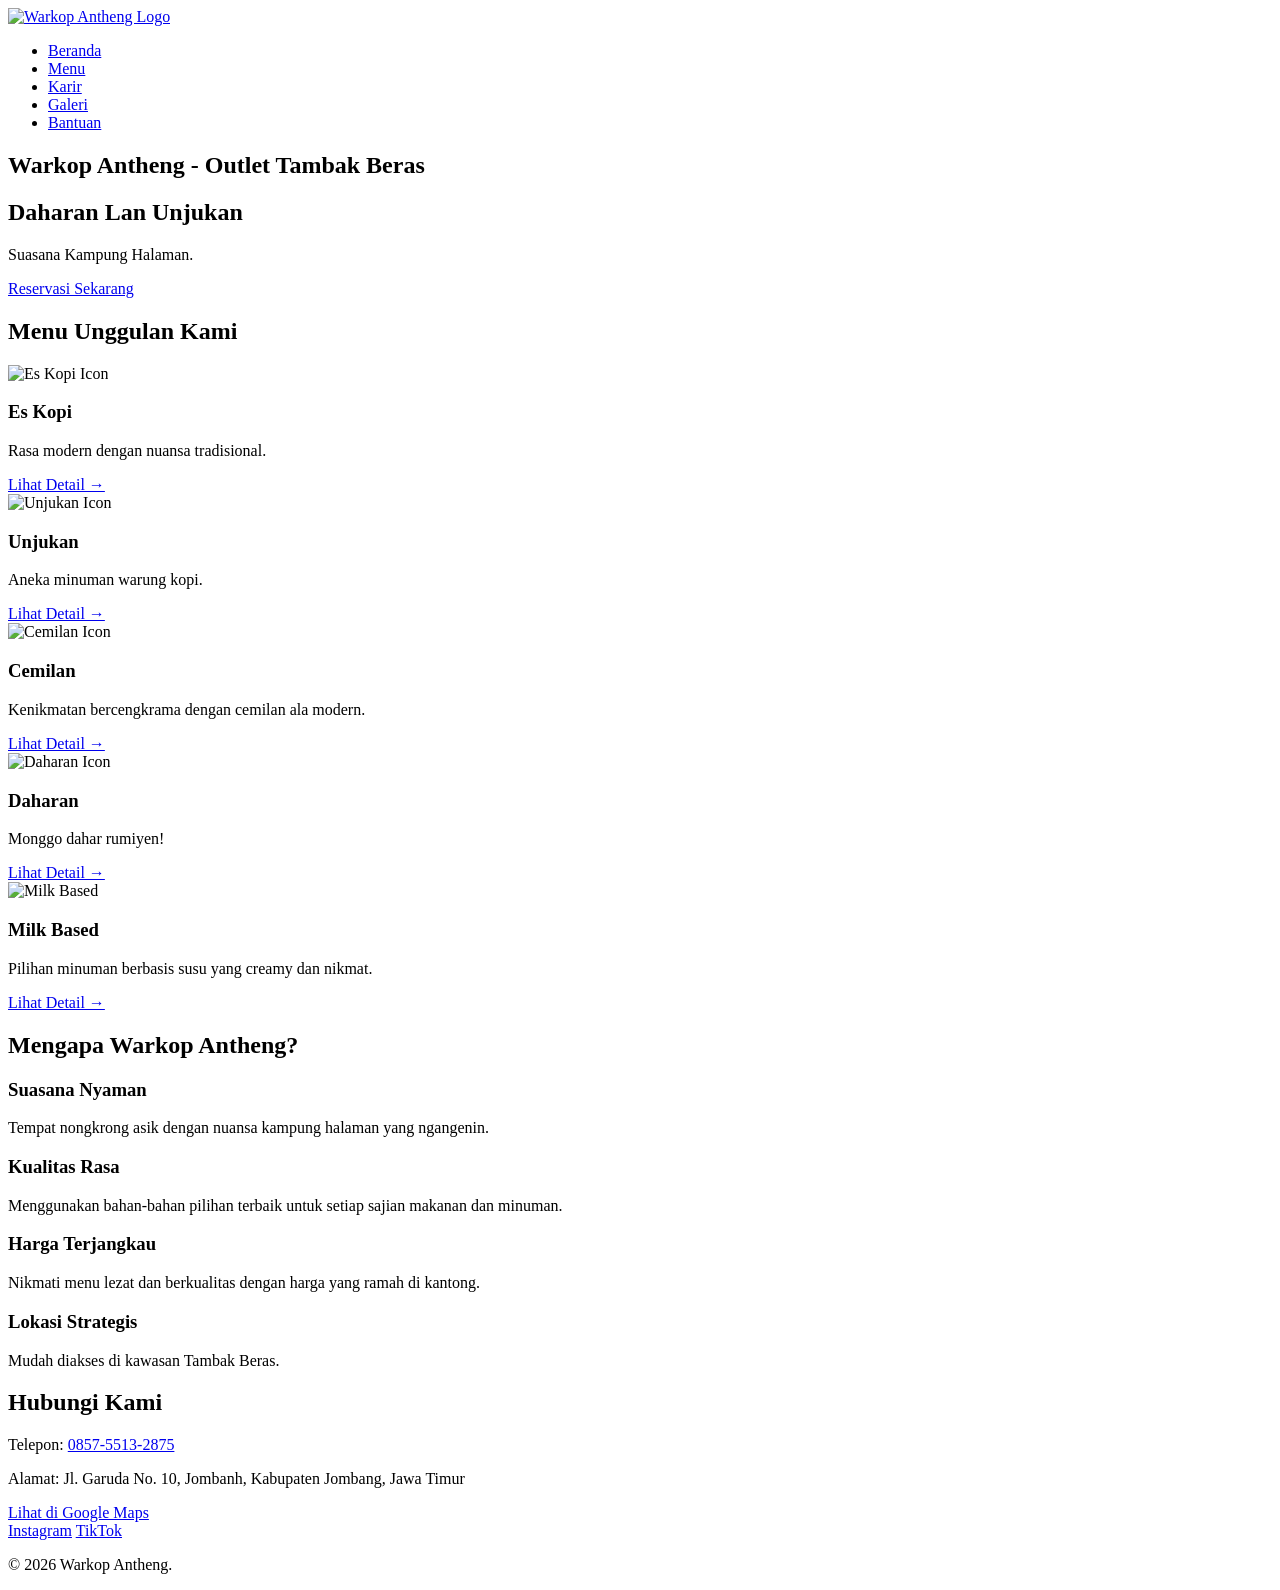
==== index.html @ 2c42dd72 "0.0 Version Unggah awal, file mentahana" ====
<!DOCTYPE html>
<html lang="id">
<head>
    <meta charset="UTF-8">
    <meta name="viewport" content="width=device-width, initial-scale=1.0">
    <title>Warkop Antheng – Daharan Lan Unjukan</title>
    <link rel="stylesheet" href="css/style.css">
    <link rel="icon" href="img/favicon.ico" type="image/x-icon">
</head>
<body>
    <header class="main-header">
        <div class="container header-content">
            <div class="logo">
                <a href="index.html">
                    <img src="logo/logo.png" alt="Warkop Antheng Logo">
                </a>
            </div>
            <nav class="main-nav">
                <ul>
                    <li><a href="index.html" class="active">Beranda</a></li>
                    <li><a href="menu.html">Menu</a></li>
                    <li><a href="karir.html">Karir</a></li>
                    <li><a href="galeri.html">Galeri</a></li>
                    <li><a href="bantuan.html">Bantuan</a></li>
                </ul>
            </nav>
        </div>
    </header>

    <main>
        <section class="hero-section">
            <div class="container hero-content">
                <h1>Warkop Antheng - Outlet Tambak Beras</h1>
                <h2>Daharan Lan Unjukan</h2>
                <p class="tagline">Suasana Kampung Halaman.</p>
                <a href="#contact" class="btn btn-primary">Reservasi Sekarang</a>
            </div>
        </section>

        <section id="services-preview" class="section-padded bg-light">
            <div class="container">
                <h2 class="section-title">Menu Unggulan Kami</h2>
                <div class="services-grid">
                    <div class="service-item">
                        <div class="service-icon"><img src="logo/logo.png" alt="Es Kopi Icon"></div>
                        <h3>Es Kopi</h3>
                        <p>Rasa modern dengan nuansa tradisional.</p>
                        <a href="menu.html" class="btn-link">Lihat Detail &rarr;</a>
                    </div>
                    <div class="service-item">
                        <div class="service-icon"><img src="logo/logo.png" alt="Unjukan Icon"></div>
                        <h3>Unjukan</h3>
                        <p>Aneka minuman warung kopi.</p>
                        <a href="menu.html" class="btn-link">Lihat Detail &rarr;</a>
                    </div>
                    <div class="service-item">
                        <div class="service-icon"><img src="logo/logo.png" alt="Cemilan Icon"></div>
                        <h3>Cemilan</h3>
                        <p>Kenikmatan bercengkrama dengan cemilan ala modern.</p>
                        <a href="menu.html" class="btn-link">Lihat Detail &rarr;</a>
                    </div>
                    <div class="service-item">
                        <div class="service-icon"><img src="logo/logo.png" alt="Daharan Icon"></div>
                        <h3>Daharan</h3>
                        <p>Monggo dahar rumiyen!</p>
                        <a href="menu.html" class="btn-link">Lihat Detail &rarr;</a>
                    </div>
                    <div class="service-item">
                        <div class="service-icon"><img src="logo/logo.png" alt="Milk Based"></div>
                        <h3>Milk Based</h3>
                        <p>Pilihan minuman berbasis susu yang creamy dan nikmat.</p>
                        <a href="menu.html" class="btn-link">Lihat Detail &rarr;</a>
                    </div>
                </div>
            </div>
        </section>

        <section id="why-choose-us" class="section-padded">
            <div class="container">
                <h2 class="section-title">Mengapa Warkop Antheng?</h2>
                <div class="why-list">
                    <div class="why-item">
                        <h3>Suasana Nyaman</h3>
                        <p>Tempat nongkrong asik dengan nuansa kampung halaman yang ngangenin.</p>
                    </div>
                    <div class="why-item">
                        <h3>Kualitas Rasa</h3>
                        <p>Menggunakan bahan-bahan pilihan terbaik untuk setiap sajian makanan dan minuman.</p>
                    </div>
                    <div class="why-item">
                        <h3>Harga Terjangkau</h3>
                        <p>Nikmati menu lezat dan berkualitas dengan harga yang ramah di kantong.</p>
                    </div>
                    <div class="why-item">
                        <h3>Lokasi Strategis</h3>
                        <p>Mudah diakses di kawasan Tambak Beras.</p>
                    </div>
                </div>
            </div>
        </section>

        <section id="contact" class="section-padded bg-dark">
            <div class="container contact-content">
                <h2 class="section-title text-white">Hubungi Kami</h2>
                <p class="contact-info">Telepon: <a href="tel:0815755132875">0857-5513-2875</a></p>
                <p class="contact-info">Alamat: Jl. Garuda No. 10, Jombanh, Kabupaten Jombang, Jawa Timur</p>
                <a href="https://maps.app.goo.gl/XmKfmE1pJF2FKBDR9" target="_blank" class="btn btn-secondary">Lihat di Google Maps</a>
                <div class="social-links">
                    <a href="https://www.instagram.com/antheng.jbg" target="_blank">Instagram</a>
                    <a href="https://www.tiktok.com/@cosmicfrdss" target="_blank">TikTok</a>
                </div>
            </div>
        </section>
    </main>

    <footer class="main-footer">
        <div class="container footer-content">
            <p>&copy; 2026 Warkop Antheng.</p>
        </div>
    </footer>

    <script src="js/main.js"></script>
</body>
</html>
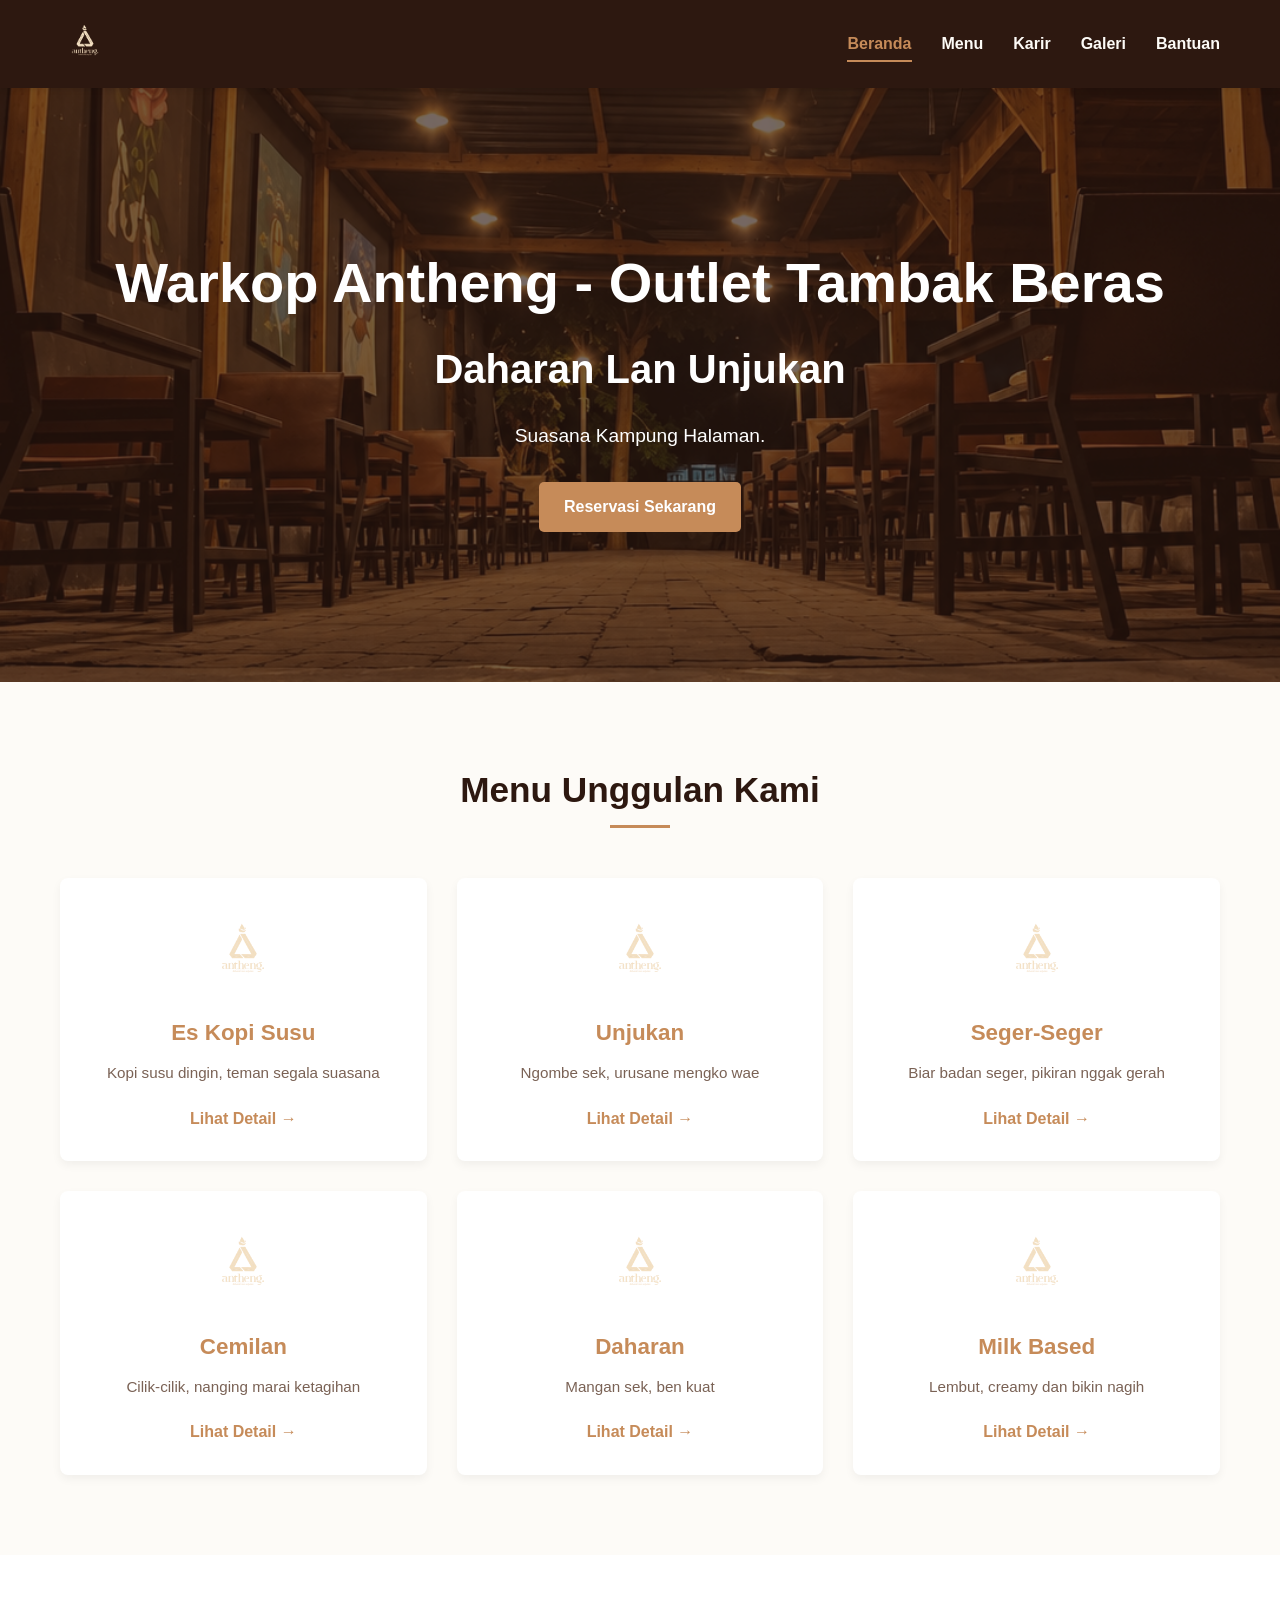
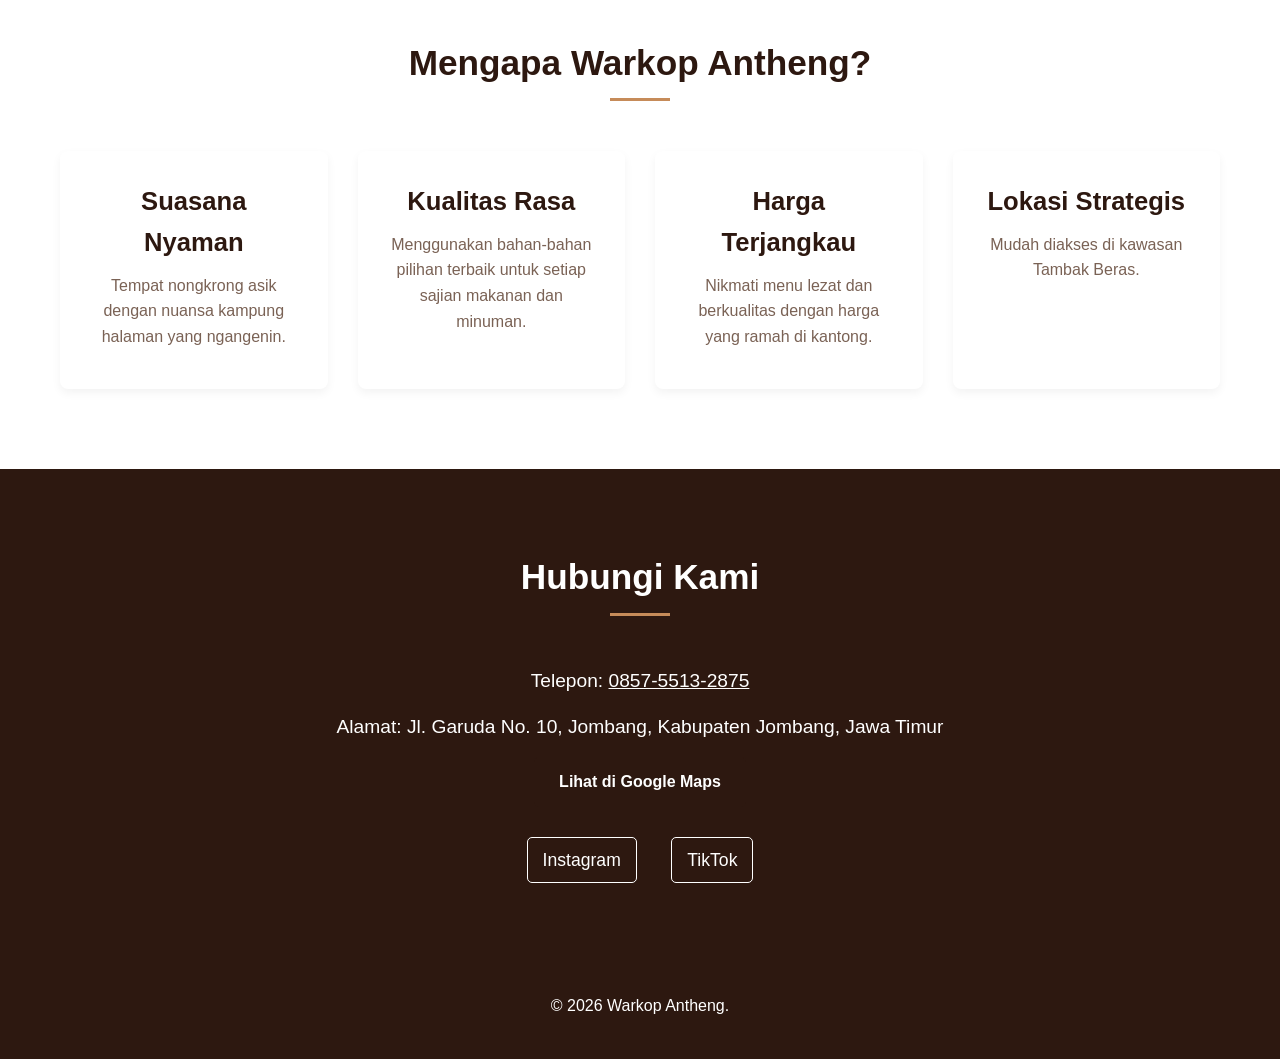
==== commit 59bcffea: "Update index.html" ====
--- a/index.html
+++ b/index.html
@@ -42,33 +42,39 @@
                 <h2 class="section-title">Menu Unggulan Kami</h2>
                 <div class="services-grid">
                     <div class="service-item">
-                        <div class="service-icon"><img src="logo/logo.png" alt="Es Kopi Icon"></div>
-                        <h3>Es Kopi</h3>
-                        <p>Rasa modern dengan nuansa tradisional.</p>
+                        <div class="service-icon"><img src="logo/logo.png" alt="Antheng Icon"></div>
+                        <h3>Es Kopi Susu</h3>
+                        <p>Kopi susu dingin, teman segala suasana</p>
                         <a href="menu.html" class="btn-link">Lihat Detail &rarr;</a>
                     </div>
                     <div class="service-item">
-                        <div class="service-icon"><img src="logo/logo.png" alt="Unjukan Icon"></div>
+                        <div class="service-icon"><img src="logo/logo.png" alt="Antheng Icon"></div>
                         <h3>Unjukan</h3>
-                        <p>Aneka minuman warung kopi.</p>
+                        <p>Ngombe sek, urusane mengko wae</p>
                         <a href="menu.html" class="btn-link">Lihat Detail &rarr;</a>
                     </div>
                     <div class="service-item">
-                        <div class="service-icon"><img src="logo/logo.png" alt="Cemilan Icon"></div>
-                        <h3>Cemilan</h3>
-                        <p>Kenikmatan bercengkrama dengan cemilan ala modern.</p>
+                        <div class="service-icon"><img src="logo/logo.png" alt="Antheng Icon"></div>
+                        <h3>Seger-Seger</h3>
+                        <p>Biar badan seger, pikiran nggak gerah</p>
                         <a href="menu.html" class="btn-link">Lihat Detail &rarr;</a>
                     </div>
                     <div class="service-item">
-                        <div class="service-icon"><img src="logo/logo.png" alt="Daharan Icon"></div>
+                        <div class="service-icon"><img src="logo/logo.png" alt="Antheng Icon"></div>
+                        <h3>Cemilan</h3>
+                        <p>Cilik-cilik, nanging marai ketagihan</p>
+                        <a href="menu.html" class="btn-link">Lihat Detail &rarr;</a>
+                    </div>
+                    <div class="service-item">
+                        <div class="service-icon"><img src="logo/logo.png" alt="Antheng Icon"></div>
                         <h3>Daharan</h3>
-                        <p>Monggo dahar rumiyen!</p>
+                        <p>Mangan sek, ben kuat</p>
                         <a href="menu.html" class="btn-link">Lihat Detail &rarr;</a>
                     </div>
                     <div class="service-item">
                         <div class="service-icon"><img src="logo/logo.png" alt="Milk Based"></div>
                         <h3>Milk Based</h3>
-                        <p>Pilihan minuman berbasis susu yang creamy dan nikmat.</p>
+                        <p>Lembut, creamy dan bikin nagih</p>
                         <a href="menu.html" class="btn-link">Lihat Detail &rarr;</a>
                     </div>
                 </div>
@@ -102,8 +108,8 @@
         <section id="contact" class="section-padded bg-dark">
             <div class="container contact-content">
                 <h2 class="section-title text-white">Hubungi Kami</h2>
-                <p class="contact-info">Telepon: <a href="tel:0815755132875">0857-5513-2875</a></p>
-                <p class="contact-info">Alamat: Jl. Garuda No. 10, Jombanh, Kabupaten Jombang, Jawa Timur</p>
+                <p class="contact-info">Telepon: <a href="tel:085755132875">0857-5513-2875</a></p>
+                <p class="contact-info">Alamat: Jl. Garuda No. 10, Jombang, Kabupaten Jombang, Jawa Timur</p>
                 <a href="https://maps.app.goo.gl/XmKfmE1pJF2FKBDR9" target="_blank" class="btn btn-secondary">Lihat di Google Maps</a>
                 <div class="social-links">
                     <a href="https://www.instagram.com/antheng.jbg" target="_blank">Instagram</a>
--- a/css/style.css
+++ b/css/style.css
@@ -0,0 +1,834 @@
+:root {
+    --color-primary-accent: #C68B59; /* Warna aksen caramel/kopi hangat sesuai logo */
+    --color-primary-red: #C68B59;    /* Penyesuaian menggantikan warna merah sebelumnya */
+    --color-dark: #2D1810;           /* Cokelat espresso gelap yang elegan */
+    --color-light: #FDFBF7;          /* Krem hangat / off-white */
+    --color-white: #FFFFFF;
+    --color-text-dark: #3B2317;      /* Cokelat tua untuk teks utama */
+    --color-text-light: #7A6255;     /* Cokelat muda/abu hangat untuk teks sekunder */
+}
+
+* {
+    margin: 0;
+    padding: 0;
+    box-sizing: border-box;
+}
+
+body {
+    font-family: 'Arial', sans-serif; 
+    line-height: 1.6;
+    color: var(--color-text-dark);
+    background-color: var(--color-white);
+    -webkit-font-smoothing: antialiased;
+    -moz-osx-font-smoothing: grayscale;
+}
+
+.container {
+    max-width: 1200px;
+    margin: 0 auto;
+    padding: 0 20px;
+}
+
+a {
+    text-decoration: none;
+    color: var(--color-primary-accent);
+    transition: color 0.3s ease;
+}
+
+a:hover {
+    color: var(--color-dark);
+}
+
+ul {
+    list-style: none;
+}
+
+h1, h2, h3, h4 {
+    color: var(--color-dark);
+    margin-bottom: 15px;
+}
+
+h1 { font-size: 2.8em; }
+h2 { font-size: 2.2em; }
+h3 { font-size: 1.6em; }
+
+p {
+    margin-bottom: 10px;
+}
+
+.btn {
+    display: inline-block;
+    padding: 12px 25px;
+    border-radius: 5px;
+    font-weight: bold;
+    text-align: center;
+    transition: background-color 0.3s ease, color 0.3s ease;
+    border: none;
+    cursor: pointer;
+}
+
+.btn-primary {
+    background-color: var(--color-primary-accent);
+    color: var(--color-white);
+}
+
+.btn-primary:hover {
+    background-color: #A06D44; 
+}
+
+.btn-secondary {
+    background-color: var(--color-dark);
+    color: var(--color-white);
+}
+
+.btn-secondary:hover {
+    background-color: #4A2E1B; 
+}
+
+.btn-link {
+    color: var(--color-primary-accent);
+    font-weight: bold;
+    display: inline-block;
+    margin-top: 10px;
+}
+
+.btn-link:hover {
+    text-decoration: underline;
+}
+
+.section-padded {
+    padding: 80px 0;
+}
+
+.bg-light {
+    background-color: var(--color-light);
+}
+
+.bg-dark {
+    background-color: var(--color-dark);
+    color: var(--color-white); 
+}
+
+.section-title {
+    text-align: center;
+    margin-bottom: 50px;
+    position: relative;
+    padding-bottom: 10px;
+}
+
+.section-title::after {
+    content: '';
+    position: absolute;
+    bottom: 0;
+    left: 50%;
+    transform: translateX(-50%);
+    width: 60px;
+    height: 3px;
+    background-color: var(--color-primary-accent);
+}
+
+.text-white {
+    color: var(--color-white) !important;
+}
+
+.main-header {
+    background-color: var(--color-dark);
+    padding: 15px 0;
+    box-shadow: 0 2px 5px rgba(0,0,0,0.1);
+    position: sticky;
+    top: 0;
+    z-index: 1000;
+}
+
+.header-content {
+    display: flex;
+    justify-content: space-between;
+    align-items: center;
+}
+
+.logo img {
+    height: 50px; 
+    width: auto;
+}
+
+.main-nav ul {
+    display: flex;
+}
+
+.main-nav ul li {
+    margin-left: 30px;
+}
+
+.main-nav ul li a {
+    color: var(--color-light);
+    font-weight: bold;
+    padding: 5px 0;
+    position: relative;
+}
+
+.main-nav ul li a::after {
+    content: '';
+    position: absolute;
+    width: 0;
+    height: 2px;
+    background-color: var(--color-primary-accent);
+    left: 0;
+    bottom: -5px;
+    transition: width 0.3s ease;
+}
+
+.main-nav ul li a:hover::after,
+.main-nav ul li a.active::after {
+    width: 100%;
+}
+
+.main-nav ul li a.active {
+    color: var(--color-primary-accent);
+}
+
+.hero-section {
+    background: url('../img/beranda1.jpg') no-repeat center center/cover; 
+    color: var(--color-white);
+    text-align: center;
+    padding: 150px 0;
+    position: relative;
+}
+
+.hero-section::before {
+    content: '';
+    position: absolute;
+    top: 0;
+    left: 0;
+    width: 100%;
+    height: 100%;
+    background-color: rgba(45, 24, 16, 0.65); /* Overlay cokelat gelap khas warkop */
+}
+
+.hero-content {
+    position: relative;
+    z-index: 1;
+}
+
+.hero-content h1 {
+    font-size: 3.5em;
+    margin-bottom: 10px;
+    color: var(--color-white);
+}
+
+.hero-content h2 {
+    font-size: 2.5em;
+    margin-bottom: 20px;
+    color: var(--color-white);
+}
+
+.hero-content .tagline {
+    font-size: 1.2em;
+    margin-bottom: 30px;
+    color: var(--color-white);
+}
+
+.services-grid {
+    display: grid;
+    grid-template-columns: repeat(auto-fit, minmax(280px, 1fr));
+    gap: 30px;
+    text-align: center;
+}
+
+.service-item {
+    background-color: var(--color-white);
+    padding: 30px;
+    border-radius: 8px;
+    box-shadow: 0 4px 10px rgba(0,0,0,0.05);
+    transition: transform 0.3s ease, box-shadow 0.3s ease;
+}
+
+.service-item:hover {
+    transform: translateY(-5px);
+    box-shadow: 0 6px 15px rgba(0,0,0,0.1);
+}
+
+.service-icon img {
+    width: 80px;
+    height: 80px;
+    margin-bottom: 20px;
+}
+
+.service-item h3 {
+    color: var(--color-primary-accent);
+    margin-bottom: 10px;
+    font-size: 1.4em;
+}
+
+.service-item p {
+    color: var(--color-text-light);
+    font-size: 0.95em;
+}
+
+.why-list {
+    display: grid;
+    grid-template-columns: repeat(auto-fit, minmax(250px, 1fr));
+    gap: 30px;
+}
+
+.why-item {
+    background-color: var(--color-white);
+    padding: 30px;
+    border-radius: 8px;
+    box-shadow: 0 4px 10px rgba(0,0,0,0.05);
+    text-align: center;
+}
+
+.why-item h3 {
+    color: var(--color-dark);
+    margin-bottom: 10px;
+}
+
+.why-item p {
+    color: var(--color-text-light);
+}
+
+.contact-content {
+    text-align: center;
+    color: var(--color-white);
+}
+
+.contact-content .contact-info {
+    font-size: 1.2em;
+    margin-bottom: 15px;
+}
+
+.contact-content .contact-info a {
+    color: var(--color-white);
+    text-decoration: underline;
+}
+
+.contact-content .contact-info a:hover {
+    color: var(--color-primary-accent);
+}
+
+.social-links {
+    margin-top: 30px;
+}
+
+.social-links a {
+    display: inline-block;
+    color: var(--color-white);
+    font-size: 1.1em;
+    margin: 0 15px;
+    padding: 8px 15px;
+    border: 1px solid var(--color-white);
+    border-radius: 5px;
+    transition: background-color 0.3s ease, color 0.3s ease;
+}
+
+.social-links a:hover {
+    background-color: var(--color-primary-accent);
+    border-color: var(--color-primary-accent);
+    color: var(--color-white);
+}
+
+.main-footer {
+    background-color: var(--color-dark);
+    color: var(--color-white);
+    padding: 30px 0;
+    text-align: center;
+}
+
+.footer-logo img {
+    height: 40px; 
+    margin-bottom: 15px;
+}
+
+@media (max-width: 768px) {
+    .header-content {
+        flex-direction: column;
+    }
+
+    .main-nav ul {
+        margin-top: 15px;
+        flex-wrap: wrap;
+        justify-content: center;
+    }
+
+    .main-nav ul li {
+        margin: 5px 15px;
+    }
+
+    .hero-content h1 {
+        font-size: 2.5em;
+    }
+
+    .hero-content h2 {
+        font-size: 1.8em;
+    }
+
+    .services-grid, .why-list {
+        grid-template-columns: 1fr;
+    }
+
+    .section-padded {
+        padding: 60px 0;
+    }
+}
+
+@media (max-width: 480px) {
+    .logo img {
+        height: 40px;
+    }
+    .hero-content h1 {
+        font-size: 2em;
+    }
+    .hero-content h2 {
+        font-size: 1.5em;
+    }
+    .main-nav ul li {
+        margin: 5px 10px;
+    }
+    .social-links a {
+        margin: 5px;
+        padding: 5px 10px;
+        font-size: 0.9em;
+    }
+}
+
+.page-hero-section {
+    padding: 100px 0; 
+    background-color: var(--color-dark); 
+    color: var(--color-white);
+    text-align: center;
+    box-shadow: 0 4px 10px rgba(0,0,0,0.2);
+}
+
+.page-title {
+    font-size: 3em;
+    margin-bottom: 10px;
+    color: var(--color-white);
+}
+
+.page-subtitle {
+    font-size: 1.3em;
+    opacity: 0.8;
+}
+
+@media (max-width: 768px) {
+    .page-hero-section {
+        padding: 80px 0;
+    }
+    .page-title {
+        font-size: 2.5em;
+    }
+    .page-subtitle {
+        font-size: 1.1em;
+    }
+}
+
+@media (max-width: 480px) {
+    .page-hero-section {
+        padding: 60px 0;
+    }
+    .page-title {
+        font-size: 2em;
+    }
+    .page-subtitle {
+        font-size: 1em;
+    }
+}
+
+.gallery-grid {
+    display: grid;
+    grid-template-columns: repeat(auto-fit, minmax(300px, 1fr));
+    gap: 25px; 
+}
+
+.gallery-item {
+    background-color: var(--color-white);
+    border-radius: 8px;
+    box-shadow: 0 4px 12px rgba(0,0,0,0.08);
+    overflow: hidden; 
+    position: relative;
+    transition: transform 0.3s ease, box-shadow 0.3s ease;
+}
+
+.gallery-item:hover {
+    transform: translateY(-7px);
+    box-shadow: 0 8px 20px rgba(0,0,0,0.15);
+}
+
+.gallery-item img {
+    width: 100%;
+    height: 250px; 
+    object-fit: cover; 
+    display: block;
+    transition: transform 0.5s ease;
+}
+
+.gallery-item:hover img {
+    transform: scale(1.05); 
+}
+
+.gallery-info {
+    padding: 20px;
+    text-align: left;
+}
+
+.gallery-info h3 {
+    color: var(--color-dark);
+    font-size: 1.3em;
+    margin-bottom: 5px;
+}
+
+.gallery-info p {
+    color: var(--color-text-light);
+    font-size: 0.95em;
+    line-height: 1.4;
+}
+
+@media (max-width: 768px) {
+    .gallery-grid {
+        grid-template-columns: repeat(auto-fit, minmax(280px, 1fr));
+    }
+}
+
+@media (max-width: 480px) {
+    .gallery-grid {
+        grid-template-columns: 1fr; 
+    }
+    .gallery-item img {
+        height: 220px;
+    }
+}
+
+.content-center-narrow {
+    max-width: 800px; 
+    margin: 0 auto;
+    text-align: justify; 
+}
+
+.content-center-narrow .section-title {
+    text-align: center;
+}
+
+.content-center-narrow p {
+    margin-bottom: 15px;
+}
+
+.vm-grid {
+    display: grid;
+    grid-template-columns: repeat(auto-fit, minmax(280px, 1fr));
+    gap: 30px;
+    margin-top: 30px;
+}
+
+.vm-item {
+    background-color: var(--color-white);
+    padding: 30px;
+    border-radius: 8px;
+    box-shadow: 0 4px 10px rgba(0,0,0,0.05);
+}
+
+.vm-item h3 {
+    color: var(--color-primary-accent);
+    text-align: center;
+    margin-bottom: 15px;
+}
+
+.vm-item ul {
+    list-style: none; 
+    padding-left: 0;
+}
+
+.vm-item ul li {
+    position: relative;
+    padding-left: 25px; 
+    margin-bottom: 10px;
+    color: var(--color-text-light);
+}
+
+.vm-item ul li::before {
+    content: '✓'; 
+    color: var(--color-primary-accent);
+    font-weight: bold;
+    position: absolute;
+    left: 0;
+    top: 0;
+}
+
+.commitment-list {
+    list-style: none;
+    padding: 0;
+    margin: 30px auto;
+    max-width: 500px;
+    text-align: left; 
+}
+
+.commitment-list li {
+    font-size: 1.1em;
+    padding: 10px 0;
+    border-bottom: 1px dashed rgba(0,0,0,0.1);
+    color: var(--color-text-dark);
+}
+
+.commitment-list li:last-child {
+    border-bottom: none;
+}
+
+.commitment-list li::before {
+    content: '✓';
+    color: var(--color-primary-accent);
+    font-weight: bold;
+    margin-right: 10px;
+}
+
+.service-detail-content {
+    padding: 20px 0;
+}
+
+.service-detail-intro {
+    display: flex;
+    flex-direction: row; 
+    gap: 40px;
+    align-items: center;
+    margin-bottom: 50px;
+}
+
+.service-detail-intro img {
+    max-width: 45%; 
+    height: auto;
+    border-radius: 8px;
+    box-shadow: 0 4px 15px rgba(0,0,0,0.1);
+}
+
+.service-detail-intro > div {
+    flex: 1; 
+}
+
+.service-detail-intro .section-title {
+    text-align: left; 
+    margin-bottom: 20px;
+}
+
+.service-detail-intro .section-title::after {
+    left: 0;
+    transform: translateX(0); 
+}
+
+.section-divider {
+    border: 0;
+    height: 1px;
+    background-color: var(--color-light);
+    margin: 60px 0;
+}
+
+.benefits-process {
+    display: grid;
+    grid-template-columns: repeat(auto-fit, minmax(300px, 1fr));
+    gap: 40px;
+    margin-bottom: 50px;
+}
+
+.benefits-column, .process-column {
+    background-color: var(--color-white);
+    padding: 30px;
+    border-radius: 8px;
+    box-shadow: 0 4px 10px rgba(0,0,0,0.05);
+}
+
+.section-subtitle {
+    color: var(--color-primary-accent);
+    font-size: 1.5em;
+    margin-bottom: 20px;
+    text-align: left;
+}
+
+.checkmark-list {
+    list-style: none;
+    padding-left: 0;
+}
+
+.checkmark-list li {
+    position: relative;
+    padding-left: 30px;
+    margin-bottom: 15px;
+    font-size: 1.1em;
+    color: var(--color-text-dark);
+}
+
+.checkmark-list li::before {
+    content: '✔'; 
+    color: var(--color-primary-accent);
+    font-weight: bold;
+    position: absolute;
+    left: 0;
+    top: 0;
+    font-size: 1.2em;
+}
+
+.numbered-list {
+    list-style: none;
+    padding-left: 0;
+    counter-reset: process-step; 
+}
+
+.numbered-list li {
+    position: relative;
+    padding-left: 40px;
+    margin-bottom: 15px;
+    font-size: 1.1em;
+    color: var(--color-text-dark);
+}
+
+.numbered-list li::before {
+    counter-increment: process-step; 
+    content: counter(process-step) "."; 
+    color: var(--color-dark);
+    font-weight: bold;
+    font-size: 1.3em;
+    position: absolute;
+    left: 0;
+    top: -2px;
+    min-width: 30px; 
+    text-align: right;
+}
+
+.numbered-list li strong {
+    color: var(--color-primary-accent);
+}
+
+@media (max-width: 992px) {
+    .service-detail-intro {
+        flex-direction: column; 
+        text-align: center;
+    }
+    .service-detail-intro img {
+        max-width: 80%; 
+        margin-bottom: 30px;
+    }
+    .service-detail-intro .section-title {
+        text-align: center; 
+    }
+    .service-detail-intro .section-title::after {
+        left: 50%;
+        transform: translateX(-50%); 
+    }
+}
+
+@media (max-width: 768px) {
+    .service-detail-intro {
+        gap: 30px;
+    }
+    .service-detail-intro img {
+        max-width: 90%;
+    }
+    .benefits-process {
+        grid-template-columns: 1fr; 
+        gap: 30px;
+    }
+    .checkmark-list li, .numbered-list li {
+        font-size: 1em;
+    }
+}
+
+@media (max-width: 480px) {
+    .service-detail-intro img {
+        max-width: 100%;
+    }
+}
+
+.contact-content form {
+    margin-top: 30px;
+    margin-bottom: 30px;
+    max-width: 600px;
+    margin-left: auto;
+    margin-right: auto;
+}
+
+.contact-content .form-group {
+    margin-bottom: 15px;
+}
+
+.contact-content input,
+.contact-content textarea {
+    width: 100%;
+    padding: 12px;
+    border: 1px solid rgba(255, 255, 255, 0.3);
+    background-color: rgba(255, 255, 255, 0.1);
+    color: var(--color-white);
+    border-radius: 5px;
+    font-size: 1em;
+}
+
+.contact-content input::placeholder,
+.contact-content textarea::placeholder {
+    color: rgba(255, 255, 255, 0.7);
+}
+
+.contact-content input:focus,
+.contact-content textarea:focus {
+    outline: none;
+    border-color: var(--color-primary-accent);
+}
+
+.contact-info-text {
+    margin-top: 40px;
+}
+
+.hidden {
+    opacity: 0;
+    transform: translateY(20px);
+    transition: opacity 0.8s ease-out, transform 0.8s ease-out;
+}
+
+.visible {
+    opacity: 1;
+    transform: translateY(0);
+}
+
+.animated {
+    opacity: 1;
+    transform: translateY(0);
+}
+
+.service-item,
+.why-item,
+.gallery-item,
+.vm-item,
+.commitment-list li,
+.service-detail-intro,
+.benefits-column,
+.process-column {
+    transition: opacity 0.8s ease-out, transform 0.8s ease-out;
+    opacity: 0;
+    transform: translateY(20px);
+}
+
+.service-item.animated,
+.why-item.animated,
+.gallery-item.animated,
+.vm-item.animated,
+.commitment-list li.animated,
+.service-detail-intro.animated,
+.benefits-column.animated,
+.process-column.animated {
+    opacity: 1;
+    transform: translateY(0);
+}
+
+.services-grid .service-item:nth-child(1) { transition-delay: 0.1s; }
+.services-grid .service-item:nth-child(2) { transition-delay: 0.2s; }
+.services-grid .service-item:nth-child(3) { transition-delay: 0.3s; }
+.services-grid .service-item:nth-child(4) { transition-delay: 0.4s; }
+
+.why-list .why-item:nth-child(1) { transition-delay: 0.1s; }
+.why-list .why-item:nth-child(2) { transition-delay: 0.2s; }
+.why-list .why-item:nth-child(3) { transition-delay: 0.3s; }
+.why-list .why-item:nth-child(4) { transition-delay: 0.4s; }
+
+.gallery-grid .gallery-item:nth-child(1) { transition-delay: 0.1s; }
+.gallery-grid .gallery-item:nth-child(2) { transition-delay: 0.2s; }
+.gallery-grid .gallery-item:nth-child(3) { transition-delay: 0.3s; }
+.gallery-grid .gallery-item:nth-child(4) { transition-delay: 0.4s; }
+.gallery-grid .gallery-item:nth-child(5) { transition-delay: 0.5s; }
+.gallery-grid .gallery-item:nth-child(6) { transition-delay: 0.6s; }
+
+.vm-grid .vm-item:nth-child(1) { transition-delay: 0.1s; }
+.vm-grid .vm-item:nth-child(2) { transition-delay: 0.2s; }
